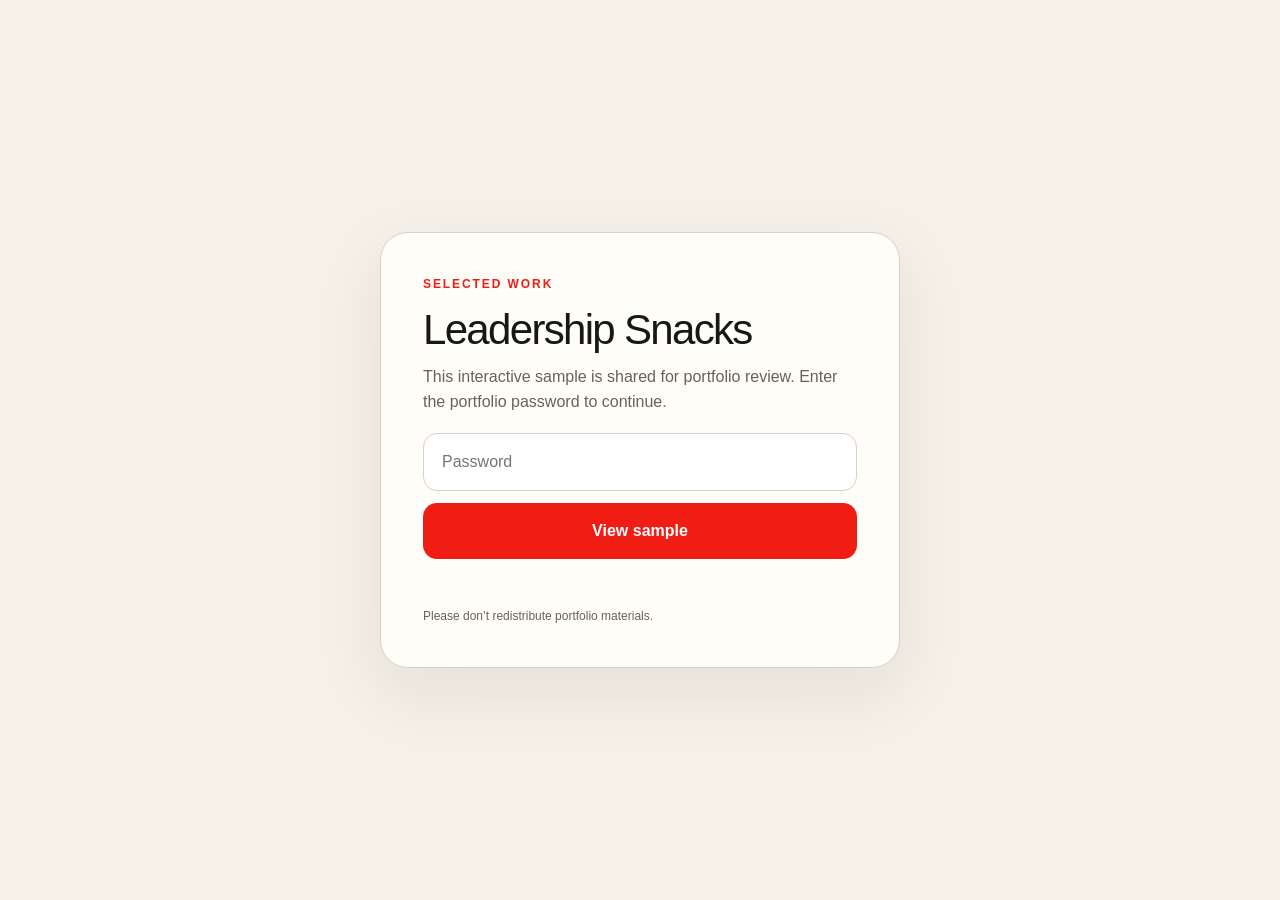
==== rise/leadership-snacks-1-1s/index.html @ 95827eb7 "Add selected work portfolio" ====
<!doctype html>
<!-- 
course package version: gvt3KDUI
rise_frontend sha: 7489f23e34af055ee7bcf46216ebd1482fd2bcf3
learn_distribution_frontend sha: 0be3f8e9b9bc40a51f154424505ebd010860442a
mondrian sha: 3c65f4fe1784071ac628f006ed0cd2574746c1cb
sandbox sha: 42753f3391b109fa3788c525c22880445ab48325
 -->
<html lang="en">
  <head>
    <meta charset="utf-8">
    <meta name="viewport" content="width=device-width,initial-scale=1">
    <title>Leadership Snacks: 1:1s | Michelle Levesque</title>
    
    <script type="application/json" id="__CONFIG__">
      {"remoteManifest":{"learn_distribution_frontend":{".js":["learn_dist/entry.js"]},"mondrian":{".js":["mondrian/entry.js"]}},"assetTargetPrefixes":{"media":"assets","font":"lib/fonts"}}
    </script>
    
    <script src="lib/dist/6b9dc56f.js"></script>
  
<style id="portfolio-gate-style">
#ml-gate{position:fixed;inset:0;z-index:2147483647;background:#F6F1E8;display:flex;align-items:center;justify-content:center;padding:28px;font-family:Inter,-apple-system,BlinkMacSystemFont,"Segoe UI",sans-serif;color:#171717}.ml-gate-card{width:min(520px,100%);background:#FFFDF8;border:1px solid #D8D0C4;border-radius:28px;padding:42px;box-shadow:0 25px 70px rgba(23,23,23,.08)}.ml-kicker{font-size:12px;font-weight:800;letter-spacing:.16em;text-transform:uppercase;color:#EF1D14;margin-bottom:16px}.ml-gate-card h1{font-size:42px;line-height:1;margin:0 0 14px;letter-spacing:-.04em}.ml-gate-card p{color:#686158;line-height:1.55}.ml-gate-card input{width:100%;box-sizing:border-box;margin-top:18px;padding:16px 18px;border:1px solid #D8D0C4;border-radius:14px;background:#fff;font:inherit;outline:none}.ml-gate-card input:focus{border-color:#EF1D14;box-shadow:0 0 0 3px rgba(239,29,20,.10)}.ml-gate-card button{width:100%;margin-top:12px;border:0;border-radius:14px;background:#EF1D14;color:white;padding:16px;font:inherit;font-weight:800;cursor:pointer}.ml-gate-error{min-height:20px;color:#EF1D14;font-size:13px;margin-top:10px}.ml-mini{font-size:12px!important;margin-top:18px!important}
</style></head>
  <body><div id="ml-gate"><div class="ml-gate-card"><div class="ml-kicker">Selected work</div><h1>Leadership Snacks</h1><p>This interactive sample is shared for portfolio review. Enter the portfolio password to continue.</p><form id="ml-gate-form"><input id="ml-password" type="password" autocomplete="current-password" placeholder="Password" aria-label="Password"><button type="submit">View sample</button><div class="ml-gate-error" id="ml-error"></div></form><p class="ml-mini">Please don’t redistribute portfolio materials.</p></div></div>
    <div id="app"></div>
    
      <script src="lib/rise/e0b1116f.js"></script>
    
  <script>(function(){const HASH="aa081e2a5046509c3e04f955b554d01cc6b4e9ded641dd2de7fbfdca5eab5ebf";const gate=document.getElementById('ml-gate');async function sha(s){const b=await crypto.subtle.digest('SHA-256',new TextEncoder().encode(s));return Array.from(new Uint8Array(b)).map(x=>x.toString(16).padStart(2,'0')).join('')}function unlock(){gate.style.display='none';sessionStorage.setItem('mlPortfolioAccess','1')}if(sessionStorage.getItem('mlPortfolioAccess')==='1')unlock();document.getElementById('ml-gate-form').addEventListener('submit',async e=>{e.preventDefault();const v=document.getElementById('ml-password').value;if(await sha(v)===HASH)unlock();else document.getElementById('ml-error').textContent='That password doesn’t match. Try again.'})})();</script></body>
</html>
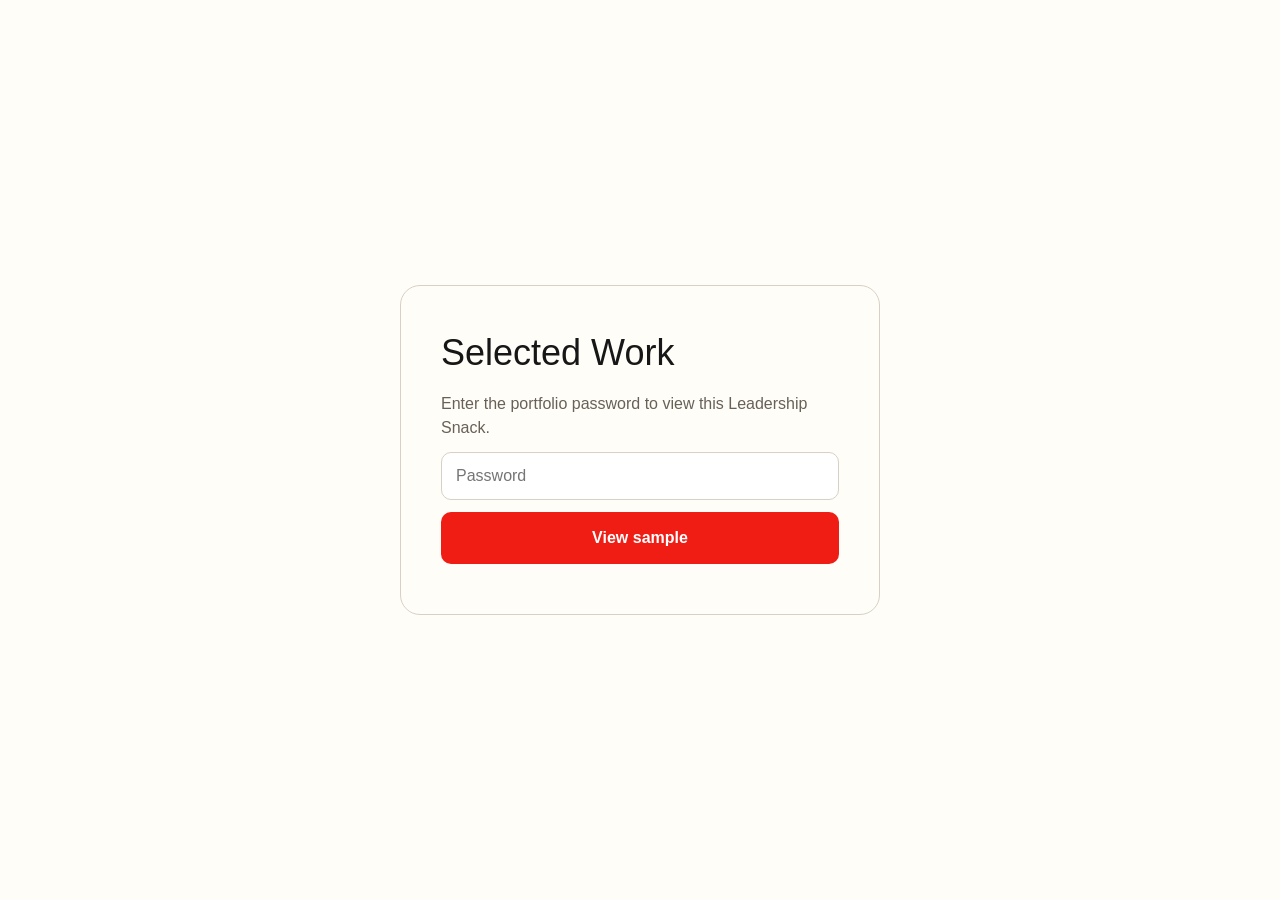
==== commit b7bb25ad: "Replace Leadership Snacks with corrected packages" ====
--- a/rise/leadership-snacks-1-1s/index.html
+++ b/rise/leadership-snacks-1-1s/index.html
@@ -1,30 +1,117 @@
 <!doctype html>
 <!-- 
-course package version: gvt3KDUI
-rise_frontend sha: 7489f23e34af055ee7bcf46216ebd1482fd2bcf3
-learn_distribution_frontend sha: 0be3f8e9b9bc40a51f154424505ebd010860442a
-mondrian sha: 3c65f4fe1784071ac628f006ed0cd2574746c1cb
+course package version: 7Q6SHLb3
+rise_frontend sha: 98ac12b455642e4385afce6d5a850cb9b98d5d4d
+ai_scenario sha: 32307d9adf20c2ef70dbe43adbb7ed4ef85c803d
+learn_distribution_frontend sha: 8fddd2f56528f29818193d9cc1c8115b83bb6966
+mondrian sha: 1fd93b55a7b901afb36181dedb537525f8703c44
 sandbox sha: 42753f3391b109fa3788c525c22880445ab48325
  -->
 <html lang="en">
   <head>
     <meta charset="utf-8">
     <meta name="viewport" content="width=device-width,initial-scale=1">
-    <title>Leadership Snacks: 1:1s | Michelle Levesque</title>
+    <title>Leadership Snacks: 1:1s</title>
     
     <script type="application/json" id="__CONFIG__">
-      {"remoteManifest":{"learn_distribution_frontend":{".js":["learn_dist/entry.js"]},"mondrian":{".js":["mondrian/entry.js"]}},"assetTargetPrefixes":{"media":"assets","font":"lib/fonts"}}
+      {"remoteManifest":{"ai_scenario":{".js":["ai-scenario/entry.js"]},"learn_distribution_frontend":{".js":["learn_dist/entry.js"]},"mondrian":{".js":["mondrian/entry.js"]}},"assetTargetPrefixes":{"media":"assets","font":"lib/fonts"},"loadOnlyInLms":false}
     </script>
     
-    <script src="lib/dist/6b9dc56f.js"></script>
-  
-<style id="portfolio-gate-style">
-#ml-gate{position:fixed;inset:0;z-index:2147483647;background:#F6F1E8;display:flex;align-items:center;justify-content:center;padding:28px;font-family:Inter,-apple-system,BlinkMacSystemFont,"Segoe UI",sans-serif;color:#171717}.ml-gate-card{width:min(520px,100%);background:#FFFDF8;border:1px solid #D8D0C4;border-radius:28px;padding:42px;box-shadow:0 25px 70px rgba(23,23,23,.08)}.ml-kicker{font-size:12px;font-weight:800;letter-spacing:.16em;text-transform:uppercase;color:#EF1D14;margin-bottom:16px}.ml-gate-card h1{font-size:42px;line-height:1;margin:0 0 14px;letter-spacing:-.04em}.ml-gate-card p{color:#686158;line-height:1.55}.ml-gate-card input{width:100%;box-sizing:border-box;margin-top:18px;padding:16px 18px;border:1px solid #D8D0C4;border-radius:14px;background:#fff;font:inherit;outline:none}.ml-gate-card input:focus{border-color:#EF1D14;box-shadow:0 0 0 3px rgba(239,29,20,.10)}.ml-gate-card button{width:100%;margin-top:12px;border:0;border-radius:14px;background:#EF1D14;color:white;padding:16px;font:inherit;font-weight:800;cursor:pointer}.ml-gate-error{min-height:20px;color:#EF1D14;font-size:13px;margin-top:10px}.ml-mini{font-size:12px!important;margin-top:18px!important}
-</style></head>
-  <body><div id="ml-gate"><div class="ml-gate-card"><div class="ml-kicker">Selected work</div><h1>Leadership Snacks</h1><p>This interactive sample is shared for portfolio review. Enter the portfolio password to continue.</p><form id="ml-gate-form"><input id="ml-password" type="password" autocomplete="current-password" placeholder="Password" aria-label="Password"><button type="submit">View sample</button><div class="ml-gate-error" id="ml-error"></div></form><p class="ml-mini">Please don’t redistribute portfolio materials.</p></div></div>
+    <script src="lib/dist/8f089cd2.js"></script>
+  <style id="mighty-placeholder-anti-flash">[data-block-id]:not([data-mighty-loaded]):has(
+  a[href*="iookjkkaipndkbpfiniajpblkmoenidm"]
+) {
+  visibility: hidden;
+  pointer-events: none;
+}</style></head>
+  <body>
     <div id="app"></div>
     
-      <script src="lib/rise/e0b1116f.js"></script>
+      <script src="lib/rise/91c01367.js"></script>
     
-  <script>(function(){const HASH="aa081e2a5046509c3e04f955b554d01cc6b4e9ded641dd2de7fbfdca5eab5ebf";const gate=document.getElementById('ml-gate');async function sha(s){const b=await crypto.subtle.digest('SHA-256',new TextEncoder().encode(s));return Array.from(new Uint8Array(b)).map(x=>x.toString(16).padStart(2,'0')).join('')}function unlock(){gate.style.display='none';sessionStorage.setItem('mlPortfolioAccess','1')}if(sessionStorage.getItem('mlPortfolioAccess')==='1')unlock();document.getElementById('ml-gate-form').addEventListener('submit',async e=>{e.preventDefault();const v=document.getElementById('ml-password').value;if(await sha(v)===HASH)unlock();else document.getElementById('ml-error').textContent='That password doesn’t match. Try again.'})})();</script></body>
+  <script src="./mighty/mighty-features.js"></script><script src="./mighty/runtime/main.js"></script><script src="./mighty/runtime/runtime.js"></script><link rel="stylesheet" href="./mighty/runtime/mighty-packaged-course-runtime.css"><link rel="stylesheet" href="./mighty/mighty-additional-fonts.css"><link rel="stylesheet" href="./mighty/mighty-global-styles.css">
+<style>
+#ml-gate {
+  position: fixed;
+  inset: 0;
+  z-index: 2147483647;
+  background: #FFFDF8;
+  display: flex;
+  align-items: center;
+  justify-content: center;
+  padding: 24px;
+  font-family: Arial, sans-serif;
+  color: #171717;
+}
+#ml-gate-card {
+  width: min(480px, 100%);
+  padding: 40px;
+  border: 1px solid #D8D0C4;
+  border-radius: 20px;
+  background: #FFFDF8;
+}
+#ml-gate h1 { margin: 0 0 12px; font-size: 36px; }
+#ml-gate p { color: #686158; line-height: 1.5; }
+#ml-gate input {
+  width: 100%;
+  box-sizing: border-box;
+  padding: 14px;
+  margin-top: 12px;
+  border: 1px solid #D8D0C4;
+  border-radius: 10px;
+  font-size: 16px;
+}
+#ml-gate button {
+  width: 100%;
+  margin-top: 12px;
+  padding: 14px;
+  border: 0;
+  border-radius: 10px;
+  background: #EF1D14;
+  color: white;
+  font-weight: bold;
+  font-size: 16px;
+  cursor: pointer;
+}
+#ml-error { color: #EF1D14; margin-top: 10px; }
+</style>
+
+<div id="ml-gate">
+  <div id="ml-gate-card">
+    <h1>Selected Work</h1>
+    <p>Enter the portfolio password to view this Leadership Snack.</p>
+    <form id="ml-gate-form">
+      <input id="ml-password" type="password" placeholder="Password" autofocus>
+      <button type="submit">View sample</button>
+      <div id="ml-error"></div>
+    </form>
+  </div>
+</div>
+
+<script>
+(function() {
+  const HASH = "3e6b6e77e9936a27550362531a746eefe4985108cf3ecc8f4fbf607be48dba01";
+  const gate = document.getElementById("ml-gate");
+
+  async function sha256(value) {
+    const data = new TextEncoder().encode(value);
+    const hash = await crypto.subtle.digest("SHA-256", data);
+    return Array.from(new Uint8Array(hash))
+      .map(b => b.toString(16).padStart(2, "0"))
+      .join("");
+  }
+
+  document.getElementById("ml-gate-form").addEventListener("submit", async function(e) {
+    e.preventDefault();
+    const value = document.getElementById("ml-password").value;
+    if (await sha256(value) === HASH) {
+      gate.remove();
+    } else {
+      document.getElementById("ml-error").textContent = "That password doesn't match. Try again.";
+    }
+  });
+})();
+</script>
+
+</body>
 </html>
--- a/rise/leadership-snacks-1-1s/mighty/runtime/mighty-packaged-course-runtime.css
+++ b/rise/leadership-snacks-1-1s/mighty/runtime/mighty-packaged-course-runtime.css
@@ -0,0 +1 @@
+@charset "UTF-8";:root{--maestro-block-ui-button-font-family: var(--maestro-host-font-family-ui);--maestro-block-ui-button-color: var(--maestro-host-accent-contrast-color);--maestro-block-ui-button-background-color: var( --maestro-host-accent-color );--maestro-block-ui-button-border-width: 1px;--maestro-block-ui-button-border-radius: 20px;--maestro-block-ui-button-border-color: var(--maestro-host-accent-color);--maestro-block-ui-button-width: fit-content;--maestro-block-ui-button-box-shadow: none;--maestro-block-ui-button-border-color-disabled: #d4d4d4;--maestro-block-ui-button-background-color-disabled: #d4d4d4;--maestro-block-ui-button-color-disabled: #030712}span.mighty-inline-code{border:1px solid #dedede;border-radius:4px;background:#f7f7f7;color:#c01443;padding:0 4px;line-height:100%;font-weight:100;font-family:monospace!important}.fr-view ol,.fr-view ul{list-style:revert}.fr-view li::marker{color:var(--marker-color, currentColor);font-size:var(--marker-size, inherit)}.blocks-tabs[data-mighty-block-id]{transition:padding 0s ease-in-out 0s}.blocks-tabs[data-mighty-block-id][data-mighty-disable-rise-design-settings=true]{padding-top:0!important;padding-bottom:0!important;background-color:#fff0!important;transition:padding 0s ease-in-out 0s}.blocks-tabs[data-mighty-block-id] .blocks-tabs__container{overflow:visible}.blocks-tabs[data-mighty-block-id] .blocks-tabs__wrapper{display:none!important}.blocks-tabs[data-mighty-block-id] .mighty-block-inner-container{font-family:var(--font-family-body);display:block}.blocks-tabs[data-mighty-block-id][data-mighty-block-layout=full-width]{width:100%}.blocks-tabs[data-mighty-block-id][data-mighty-block-layout=full-width] .blocks-tabs__container:not(.content-width),.blocks-tabs[data-mighty-block-id][data-mighty-block-layout=full-width] .block-text__container:not(.content-width){max-width:100%!important;width:100%!important;padding:0!important}.blocks-tabs[data-mighty-block-id][data-mighty-block-layout=full-width] .blocks-tabs__row:not(.content-width),.blocks-tabs[data-mighty-block-id][data-mighty-block-layout=full-width] .block-text__row:not(.content-width){margin:0!important}.blocks-tabs[data-mighty-block-id][data-mighty-block-layout=full-width] .blocks-tabs__col:not(.content-width),.blocks-tabs[data-mighty-block-id][data-mighty-block-layout=full-width] .block-text__col:not(.content-width){margin:0!important;width:100%!important;padding:0!important}.blocks-tabs[data-mighty-block-id][data-mighty-block-layout=full-width].blocks-lesson-slide__connected-blocks{width:100vw;width:100dvw}@media (min-width: 1080px) and (max-width: 1305px){.course-navigation__sidebar--nav-open .mighty-medium-width-container{width:75%!important;padding-left:1.5rem!important;padding-right:1.5rem!important}}@media (min-width: 960px) and (max-width: 1079px){.course-navigation__sidebar--nav-open .mighty-medium-width-container{width:88%!important;padding-left:1.5rem!important;padding-right:1.5rem!important}}.tippy-box[data-theme=mighty-light]{background:#fff;border-radius:8px;padding:16px 24px;font-size:16px;color:#1b1d1f;box-shadow:0 4px 4px #00000040}.noOutline>div>div{box-shadow:0 0 transparent!important}li span{vertical-align:top}.one-page .blocks-lesson-slide__connected-blocks,.one-page .blocks-lesson-slide__connected-blocks .blocks-lesson-slide__connected-blocks{padding-inline-end:0!important}.one-page .blocks-lesson-slide__connected-blocks[data-mighty-block-type="mighty/mighty-transition"]{flex-grow:0!important}
--- a/rise/leadership-snacks-1-1s/mighty/mighty-additional-fonts.css
+++ b/rise/leadership-snacks-1-1s/mighty/mighty-additional-fonts.css
@@ -0,0 +1,22 @@
+
+@font-face {
+  font-family: 'Sofia Pro';
+  src: url('../lib/fonts/9ccgIvYCZezzToG-.woff') format('woff');
+  font-weight: 400;
+  font-style: italic;
+}
+
+@font-face {
+  font-family: 'Sofia Pro';
+  src: url('../lib/fonts/Zz6IyumtVfFSraOx.woff') format('woff');
+  font-weight: 700;
+  font-style: normal;
+}
+
+@font-face {
+  font-family: 'Sofia Pro';
+  src: url('../lib/fonts/INZPMhFc-_r9nvLT.woff') format('woff');
+  font-weight: 400;
+  font-style: normal;
+}
+
--- a/rise/leadership-snacks-1-1s/mighty/mighty-global-styles.css
+++ b/rise/leadership-snacks-1-1s/mighty/mighty-global-styles.css
@@ -0,0 +1,3 @@
+:root {
+  --mighty-theme-color: #cb1810;
+}
